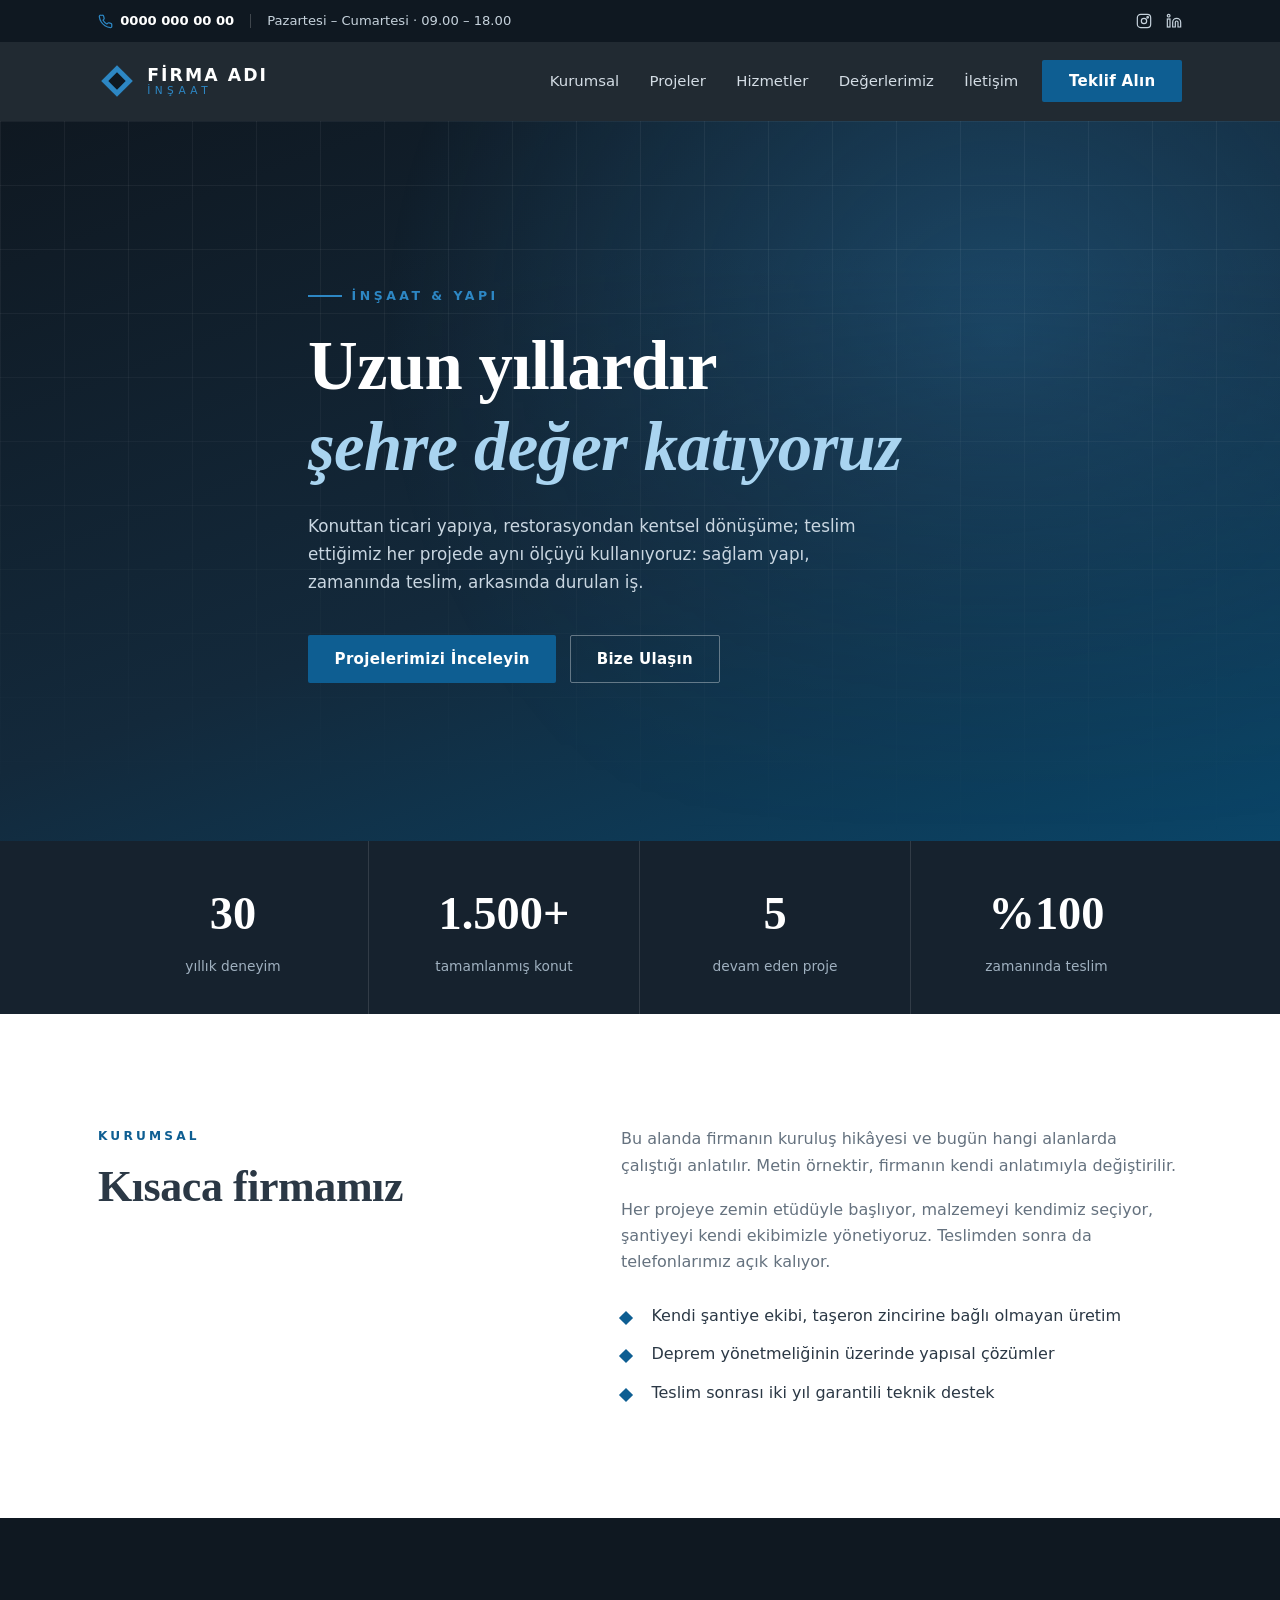
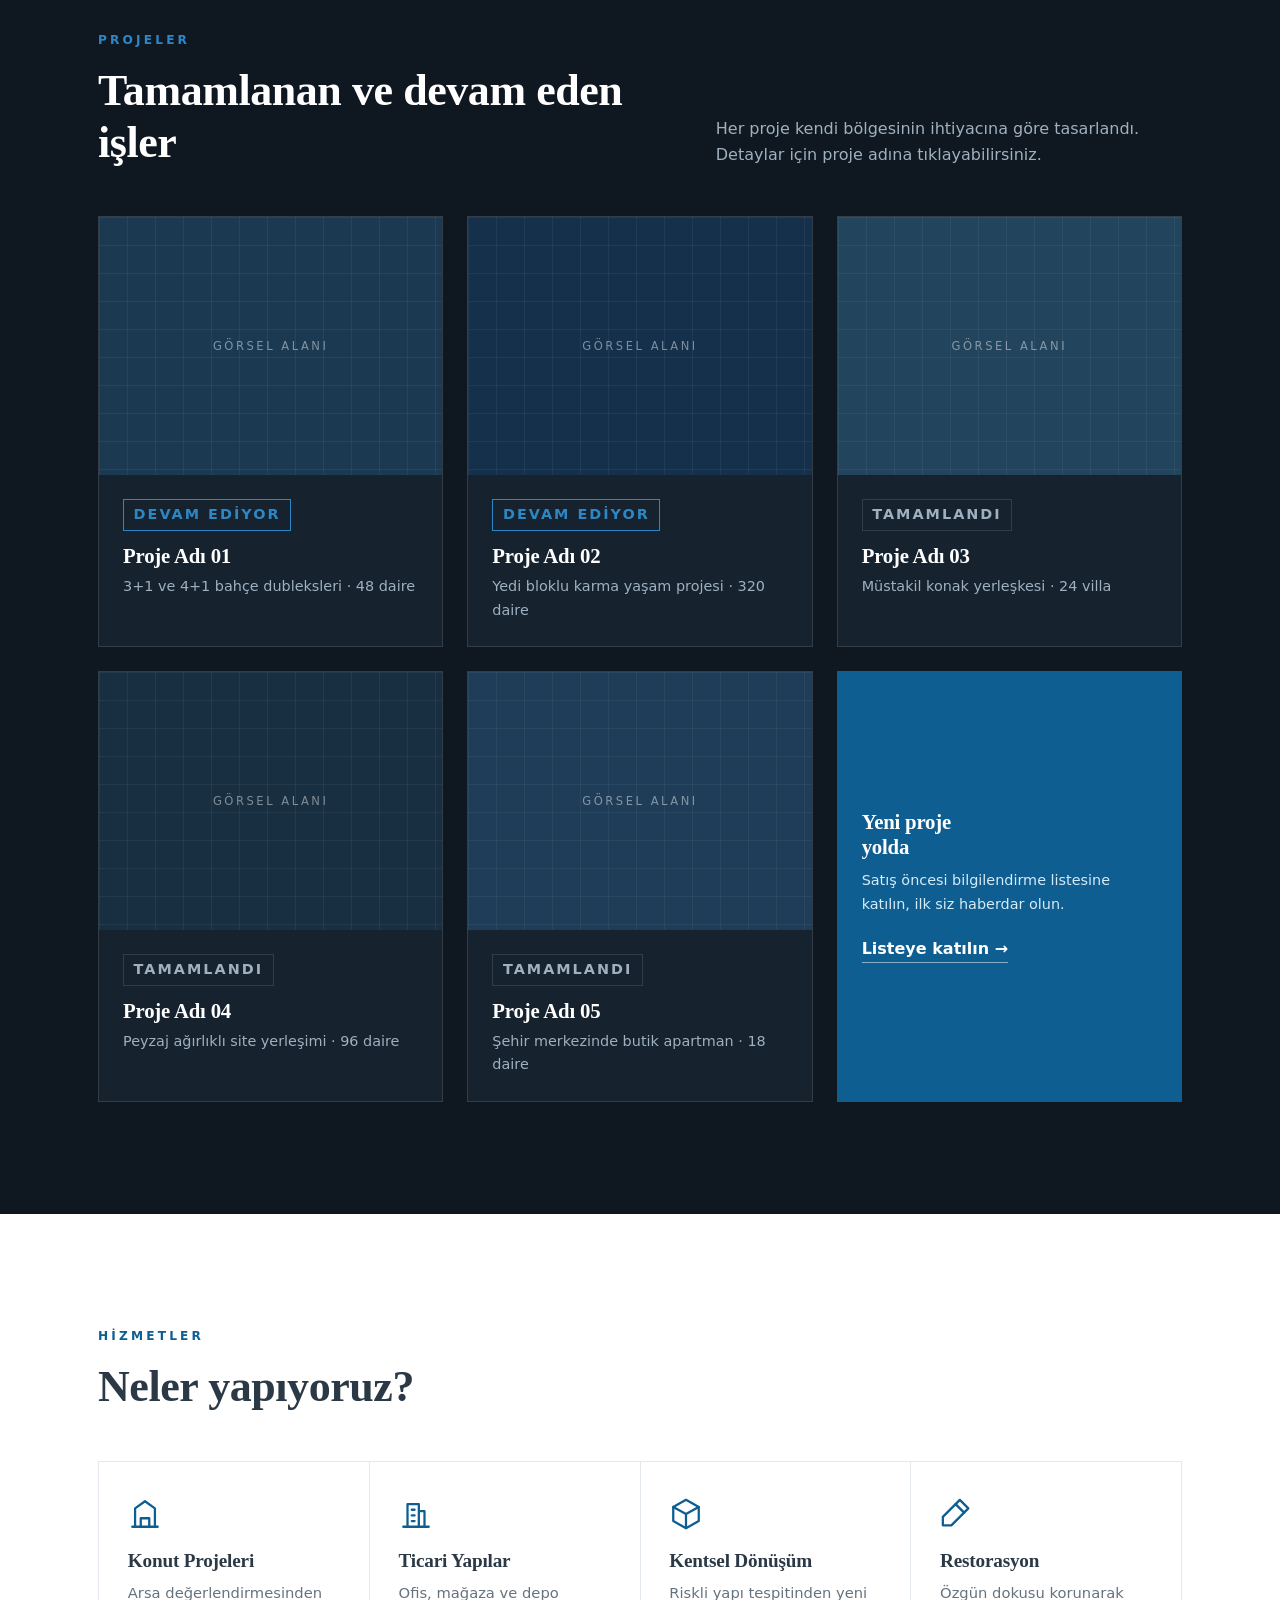
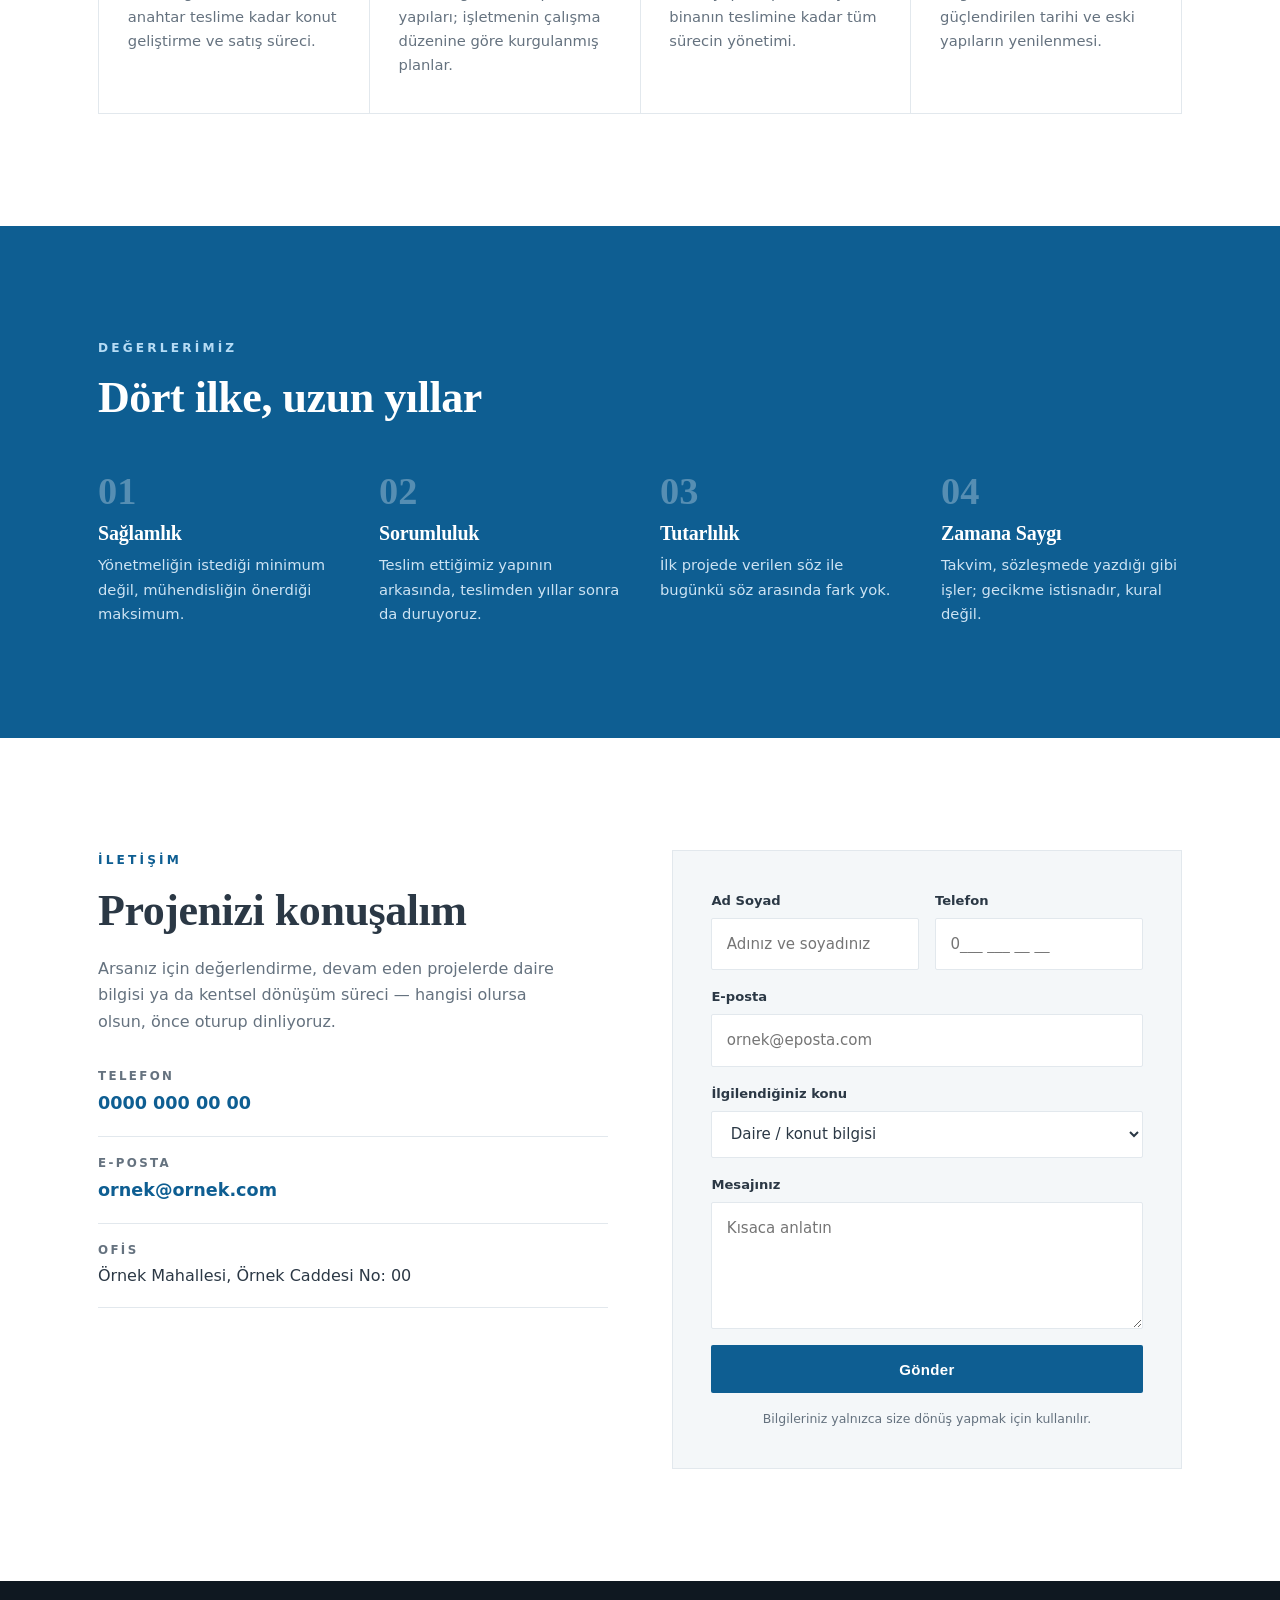
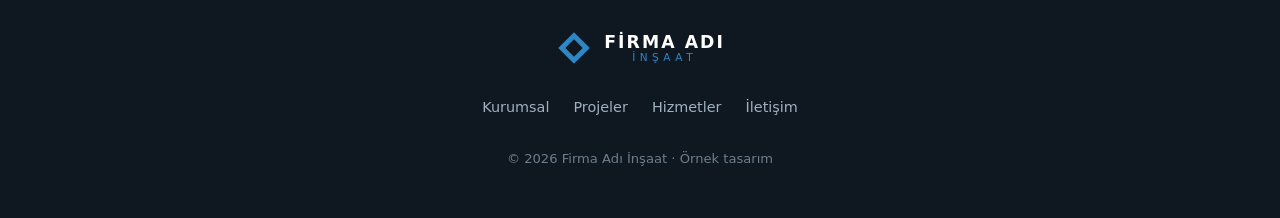
==== 01-kurumsal/index.html @ 3fed495f "Uc ornek tasarim ve bir firma uyarlamasi ekle 01-kurumsal  koyu zemin, serif baslik, uzun tek sayfa " ====
<!doctype html>
<html lang="tr">
  <head>
    <meta charset="utf-8" />
    <meta name="viewport" content="width=device-width, initial-scale=1" />
    <title>Firma Adı İnşaat — Kalıcı Yapılar</title>
    <meta
      name="description"
      content="Firma Adı İnşaat; yıllık deneyimiyle konut, ticari yapı ve kentsel dönüşüm projeleri geliştiren inşaat firması."
    />
    <link rel="stylesheet" href="style.css" />
  </head>
  <body>
    <!-- Üst şerit: telefon ve sosyal medya -->
    <div class="ust-serit">
      <div class="kapsayici ust-serit-ic">
        <a href="tel:+900000000000" class="ust-baglanti" aria-label="Telefon">
          <svg viewBox="0 0 24 24" aria-hidden="true"><path d="M22 16.9v3a2 2 0 0 1-2.2 2 19.8 19.8 0 0 1-8.6-3.1 19.5 19.5 0 0 1-6-6A19.8 19.8 0 0 1 2.1 4.2 2 2 0 0 1 4.1 2h3a2 2 0 0 1 2 1.7c.1.9.4 1.8.7 2.7a2 2 0 0 1-.5 2.1L8.1 9.9a16 16 0 0 0 6 6l1.4-1.2a2 2 0 0 1 2.1-.5c.9.3 1.8.6 2.7.7a2 2 0 0 1 1.7 2z"/></svg>
          0000 000 00 00
        </a>
        <span class="ust-ayrac" aria-hidden="true"></span>
        <span class="ust-metin">Pazartesi – Cumartesi · 09.00 – 18.00</span>
        <nav class="ust-sosyal" aria-label="Sosyal medya">
          <a href="#" aria-label="Instagram"><svg viewBox="0 0 24 24" aria-hidden="true"><rect x="2" y="2" width="20" height="20" rx="5"/><circle cx="12" cy="12" r="4"/><circle cx="17.5" cy="6.5" r="1.2"/></svg></a>
          <a href="#" aria-label="LinkedIn"><svg viewBox="0 0 24 24" aria-hidden="true"><path d="M16 8a6 6 0 0 1 6 6v7h-4v-7a2 2 0 0 0-4 0v7h-4v-7a6 6 0 0 1 6-6z"/><rect x="2" y="9" width="4" height="12"/><circle cx="4" cy="4" r="2"/></svg></a>
        </nav>
      </div>
    </div>

    <header class="baslik" id="ust">
      <div class="kapsayici baslik-ic">
        <a href="#ust" class="marka" aria-label="Firma Adı İnşaat ana sayfa">
          <svg class="marka-amblem" viewBox="0 0 48 48" aria-hidden="true">
            <path d="M24 4 44 24 24 44 4 24Z" />
            <path d="M24 13 35 24 24 35 13 24Z" class="amblem-ic" />
          </svg>
          <span class="marka-yazi">
            <strong>FİRMA ADI</strong>
            <small>İNŞAAT</small>
          </span>
        </a>

        <nav class="menu" aria-label="Ana menü">
          <a href="#hakkimizda">Kurumsal</a>
          <a href="#projeler">Projeler</a>
          <a href="#hizmetler">Hizmetler</a>
          <a href="#degerler">Değerlerimiz</a>
          <a href="#iletisim">İletişim</a>
        </nav>

        <a href="#iletisim" class="dugme dugme-birincil baslik-dugme">Teklif Alın</a>

        <button class="menu-ac" type="button" aria-label="Menüyü aç" aria-expanded="false">
          <span></span><span></span><span></span>
        </button>
      </div>
    </header>

    <main>
      <!-- Kahraman alan: koyu zemin, teknik çizim dokusu -->
      <section class="kahraman">
        <div class="kahraman-doku" aria-hidden="true"></div>
        <div class="kapsayici kahraman-ic">
          <p class="etiket">İnşaat &amp; Yapı</p>
          <h1>Uzun yıllardır<br /><em>şehre değer katıyoruz</em></h1>
          <p class="kahraman-metin">
            Konuttan ticari yapıya, restorasyondan kentsel dönüşüme; teslim ettiğimiz her projede
            aynı ölçüyü kullanıyoruz: sağlam yapı, zamanında teslim, arkasında durulan iş.
          </p>
          <div class="kahraman-dugmeler">
            <a href="#projeler" class="dugme dugme-birincil">Projelerimizi İnceleyin</a>
            <a href="#iletisim" class="dugme dugme-hayalet">Bize Ulaşın</a>
          </div>
        </div>
      </section>

      <!-- Sayılar -->
      <section class="sayilar" aria-label="Rakamlarla Firma Adı İnşaat">
        <div class="kapsayici sayilar-izgara">
          <div class="sayi"><strong>30</strong><span>yıllık deneyim</span></div>
          <div class="sayi"><strong>1.500+</strong><span>tamamlanmış konut</span></div>
          <div class="sayi"><strong>5</strong><span>devam eden proje</span></div>
          <div class="sayi"><strong>%100</strong><span>zamanında teslim</span></div>
        </div>
      </section>

      <!-- Hakkımızda -->
      <section class="bolum" id="hakkimizda">
        <div class="kapsayici ikili">
          <div>
            <p class="bolum-etiket">Kurumsal</p>
            <h2>Kısaca firmamız</h2>
          </div>
          <div class="ikili-metin">
            <p>
              Bu alanda firmanın kuruluş hikâyesi ve bugün hangi alanlarda çalıştığı anlatılır.
              Metin örnektir, firmanın kendi anlatımıyla değiştirilir.
            </p>
            <p>
              Her projeye zemin etüdüyle başlıyor, malzemeyi kendimiz seçiyor, şantiyeyi kendi
              ekibimizle yönetiyoruz. Teslimden sonra da telefonlarımız açık kalıyor.
            </p>
            <ul class="imza-liste">
              <li>Kendi şantiye ekibi, taşeron zincirine bağlı olmayan üretim</li>
              <li>Deprem yönetmeliğinin üzerinde yapısal çözümler</li>
              <li>Teslim sonrası iki yıl garantili teknik destek</li>
            </ul>
          </div>
        </div>
      </section>

      <!-- Projeler -->
      <section class="bolum bolum-koyu" id="projeler">
        <div class="kapsayici">
          <div class="bolum-ust">
            <div>
              <p class="bolum-etiket">Projeler</p>
              <h2>Tamamlanan ve devam eden işler</h2>
            </div>
            <p class="bolum-aciklama">
              Her proje kendi bölgesinin ihtiyacına göre tasarlandı. Detaylar için proje adına
              tıklayabilirsiniz.
            </p>
          </div>

          <div class="proje-izgara">
            <article class="proje">
              <div class="proje-gorsel proje-gorsel-1" aria-hidden="true"><span>Görsel alanı</span></div>
              <div class="proje-govde">
                <p class="proje-durum proje-durum-devam">Devam ediyor</p>
                <h3>Proje Adı 01</h3>
                <p>3+1 ve 4+1 bahçe dubleksleri · 48 daire</p>
              </div>
            </article>
            <article class="proje">
              <div class="proje-gorsel proje-gorsel-2" aria-hidden="true"><span>Görsel alanı</span></div>
              <div class="proje-govde">
                <p class="proje-durum proje-durum-devam">Devam ediyor</p>
                <h3>Proje Adı 02</h3>
                <p>Yedi bloklu karma yaşam projesi · 320 daire</p>
              </div>
            </article>
            <article class="proje">
              <div class="proje-gorsel proje-gorsel-3" aria-hidden="true"><span>Görsel alanı</span></div>
              <div class="proje-govde">
                <p class="proje-durum">Tamamlandı</p>
                <h3>Proje Adı 03</h3>
                <p>Müstakil konak yerleşkesi · 24 villa</p>
              </div>
            </article>
            <article class="proje">
              <div class="proje-gorsel proje-gorsel-4" aria-hidden="true"><span>Görsel alanı</span></div>
              <div class="proje-govde">
                <p class="proje-durum">Tamamlandı</p>
                <h3>Proje Adı 04</h3>
                <p>Peyzaj ağırlıklı site yerleşimi · 96 daire</p>
              </div>
            </article>
            <article class="proje">
              <div class="proje-gorsel proje-gorsel-5" aria-hidden="true"><span>Görsel alanı</span></div>
              <div class="proje-govde">
                <p class="proje-durum">Tamamlandı</p>
                <h3>Proje Adı 05</h3>
                <p>Şehir merkezinde butik apartman · 18 daire</p>
              </div>
            </article>
            <article class="proje proje-cagri">
              <div class="proje-govde">
                <h3>Yeni proje<br />yolda</h3>
                <p>Satış öncesi bilgilendirme listesine katılın, ilk siz haberdar olun.</p>
                <a href="#iletisim" class="metin-baglanti">Listeye katılın →</a>
              </div>
            </article>
          </div>
        </div>
      </section>

      <!-- Hizmetler -->
      <section class="bolum" id="hizmetler">
        <div class="kapsayici">
          <div class="bolum-ust">
            <div>
              <p class="bolum-etiket">Hizmetler</p>
              <h2>Neler yapıyoruz?</h2>
            </div>
          </div>

          <div class="hizmet-izgara">
            <article class="hizmet">
              <svg class="hizmet-ikon" viewBox="0 0 24 24" aria-hidden="true"><path d="M3 21h18M5 21V8l7-5 7 5v13M9 21v-6h6v6"/></svg>
              <h3>Konut Projeleri</h3>
              <p>Arsa değerlendirmesinden anahtar teslime kadar konut geliştirme ve satış süreci.</p>
            </article>
            <article class="hizmet">
              <svg class="hizmet-ikon" viewBox="0 0 24 24" aria-hidden="true"><path d="M3 21h18M6 21V5h8v16M14 10h4v11M9 9h2M9 13h2M9 17h2"/></svg>
              <h3>Ticari Yapılar</h3>
              <p>Ofis, mağaza ve depo yapıları; işletmenin çalışma düzenine göre kurgulanmış planlar.</p>
            </article>
            <article class="hizmet">
              <svg class="hizmet-ikon" viewBox="0 0 24 24" aria-hidden="true"><path d="M12 2 3 7v10l9 5 9-5V7Z"/><path d="M12 22V12M3 7l9 5 9-5"/></svg>
              <h3>Kentsel Dönüşüm</h3>
              <p>Riskli yapı tespitinden yeni binanın teslimine kadar tüm sürecin yönetimi.</p>
            </article>
            <article class="hizmet">
              <svg class="hizmet-ikon" viewBox="0 0 24 24" aria-hidden="true"><path d="M14 2 20 8 8 20H2v-6L14 2Z"/><path d="M11 5l6 6"/></svg>
              <h3>Restorasyon</h3>
              <p>Özgün dokusu korunarak güçlendirilen tarihi ve eski yapıların yenilenmesi.</p>
            </article>
          </div>
        </div>
      </section>

      <!-- Değerler -->
      <section class="bolum bolum-mavi" id="degerler">
        <div class="kapsayici">
          <div class="bolum-ust bolum-ust-tek">
            <div>
              <p class="bolum-etiket bolum-etiket-acik">Değerlerimiz</p>
              <h2>Dört ilke, uzun yıllar</h2>
            </div>
          </div>
          <div class="deger-izgara">
            <div class="deger"><strong>01</strong><h3>Sağlamlık</h3><p>Yönetmeliğin istediği minimum değil, mühendisliğin önerdiği maksimum.</p></div>
            <div class="deger"><strong>02</strong><h3>Sorumluluk</h3><p>Teslim ettiğimiz yapının arkasında, teslimden yıllar sonra da duruyoruz.</p></div>
            <div class="deger"><strong>03</strong><h3>Tutarlılık</h3><p>İlk projede verilen söz ile bugünkü söz arasında fark yok.</p></div>
            <div class="deger"><strong>04</strong><h3>Zamana Saygı</h3><p>Takvim, sözleşmede yazdığı gibi işler; gecikme istisnadır, kural değil.</p></div>
          </div>
        </div>
      </section>

      <!-- İletişim -->
      <section class="bolum" id="iletisim">
        <div class="kapsayici iletisim-izgara">
          <div>
            <p class="bolum-etiket">İletişim</p>
            <h2>Projenizi konuşalım</h2>
            <p class="iletisim-metin">
              Arsanız için değerlendirme, devam eden projelerde daire bilgisi ya da kentsel dönüşüm
              süreci — hangisi olursa olsun, önce oturup dinliyoruz.
            </p>

            <ul class="iletisim-liste">
              <li>
                <span class="iletisim-etiket">Telefon</span>
                <a href="tel:+900000000000">0000 000 00 00</a>
              </li>
              <li>
                <span class="iletisim-etiket">E-posta</span>
                <a href="mailto:ornek@ornek.com">ornek@ornek.com</a>
              </li>
              <li>
                <span class="iletisim-etiket">Ofis</span>
                <span>Örnek Mahallesi, Örnek Caddesi No: 00</span>
              </li>
            </ul>
          </div>

          <form class="form" onsubmit="event.preventDefault(); this.reset(); alert('Örnek tasarım: form gönderimi bağlı değil.');">
            <div class="form-satir">
              <label>
                Ad Soyad
                <input type="text" name="ad" required placeholder="Adınız ve soyadınız" />
              </label>
              <label>
                Telefon
                <input type="tel" name="telefon" required placeholder="0___ ___ __ __" />
              </label>
            </div>
            <label>
              E-posta
              <input type="email" name="eposta" placeholder="ornek@eposta.com" />
            </label>
            <label>
              İlgilendiğiniz konu
              <select name="konu">
                <option>Daire / konut bilgisi</option>
                <option>Arsa değerlendirme</option>
                <option>Kentsel dönüşüm</option>
                <option>Ticari yapı</option>
                <option>Diğer</option>
              </select>
            </label>
            <label>
              Mesajınız
              <textarea name="mesaj" rows="4" placeholder="Kısaca anlatın"></textarea>
            </label>
            <button type="submit" class="dugme dugme-birincil dugme-tam">Gönder</button>
            <p class="form-not">Bilgileriniz yalnızca size dönüş yapmak için kullanılır.</p>
          </form>
        </div>
      </section>
    </main>

    <footer class="alt">
      <div class="kapsayici alt-ic">
        <div class="alt-marka">
          <svg class="marka-amblem" viewBox="0 0 48 48" aria-hidden="true">
            <path d="M24 4 44 24 24 44 4 24Z" />
            <path d="M24 13 35 24 24 35 13 24Z" class="amblem-ic" />
          </svg>
          <span class="marka-yazi"><strong>FİRMA ADI</strong><small>İNŞAAT</small></span>
        </div>
        <nav class="alt-menu" aria-label="Alt menü">
          <a href="#hakkimizda">Kurumsal</a>
          <a href="#projeler">Projeler</a>
          <a href="#hizmetler">Hizmetler</a>
          <a href="#iletisim">İletişim</a>
        </nav>
        <p class="alt-telif">© <span id="yil">2026</span> Firma Adı İnşaat · Örnek tasarım</p>
      </div>
    </footer>

    <script>
      document.getElementById('yil').textContent = new Date().getFullYear();

      // Dar ekranda menüyü aç/kapat
      const acDugmesi = document.querySelector('.menu-ac');
      const menu = document.querySelector('.menu');
      acDugmesi.addEventListener('click', () => {
        const acik = menu.classList.toggle('acik');
        acDugmesi.setAttribute('aria-expanded', String(acik));
      });
      menu.addEventListener('click', (e) => {
        if (e.target.tagName === 'A') {
          menu.classList.remove('acik');
          acDugmesi.setAttribute('aria-expanded', 'false');
        }
      });

      // Sayfa kaydırılınca başlığa zemin ver
      const baslik = document.querySelector('.baslik');
      const kaydirmaKontrol = () => baslik.classList.toggle('kaydirildi', window.scrollY > 20);
      kaydirmaKontrol();
      addEventListener('scroll', kaydirmaKontrol, { passive: true });

      // Görünür alana giren bölümleri yumuşakça göster
      const gozlemci = new IntersectionObserver(
        (girdiler) => girdiler.forEach((g) => g.isIntersecting && g.target.classList.add('gorundu')),
        { rootMargin: '0px 0px -10% 0px' },
      );
      document.querySelectorAll('.bolum, .sayilar').forEach((el) => gozlemci.observe(el));
    </script>
  </body>
</html>
---- 01-kurumsal/style.css ----
/* ============================================================
   Firma Adı İnşaat — "Kurumsal" örnek tasarım
   Koyu lacivert zemin, petrol mavisi marka rengi, serif başlıklar.
   Marka rengi Instagram logosundan ölçüldü: #0e5e92
   Dışarıdan dosya çekilmez; internet olmadan da açılır.
   ============================================================ */

:root {
  --mavi: #0e5e92;
  --mavi-acik: #2d87c4;
  --mavi-koyu: #0a4568;
  --gece: #0f1821;
  --gece-2: #16222e;
  --kagit: #ffffff;
  --kagit-2: #f4f7f9;
  --metin: #2b3845;
  --metin-soluk: #65727f;
  --cizgi: #e2e8ed;
  --cizgi-koyu: rgb(255 255 255 / 0.12);

  --kenar: clamp(1.25rem, 4vw, 3rem);
  --govde: 1180px;
}

* {
  box-sizing: border-box;
}

html {
  scroll-behavior: smooth;
  scroll-padding-top: 90px;
}

body {
  margin: 0;
  background: var(--kagit);
  color: var(--metin);
  font-family: "Segoe UI", system-ui, -apple-system, Roboto, Arial, sans-serif;
  font-size: 16px;
  line-height: 1.65;
  -webkit-font-smoothing: antialiased;
}

h1,
h2,
h3 {
  font-family: Georgia, "Times New Roman", serif;
  font-weight: 600;
  line-height: 1.18;
  margin: 0;
  letter-spacing: -0.01em;
}

p {
  margin: 0;
}

a {
  color: inherit;
}

img,
svg {
  display: block;
  max-width: 100%;
}

.kapsayici {
  width: 100%;
  max-width: var(--govde);
  margin-inline: auto;
  padding-inline: var(--kenar);
}

/* ---------- Düğmeler ---------- */

.dugme {
  display: inline-flex;
  align-items: center;
  justify-content: center;
  gap: 0.5rem;
  min-height: 48px;
  padding: 0 1.6rem;
  border: 1px solid transparent;
  border-radius: 2px;
  font-size: 0.94rem;
  font-weight: 600;
  letter-spacing: 0.02em;
  text-decoration: none;
  cursor: pointer;
  transition: background-color 0.2s, color 0.2s, border-color 0.2s;
}

.dugme-birincil {
  background: var(--mavi);
  color: #fff;
}
.dugme-birincil:hover {
  background: var(--mavi-koyu);
}

.dugme-hayalet {
  border-color: rgb(255 255 255 / 0.35);
  color: #fff;
}
.dugme-hayalet:hover {
  background: rgb(255 255 255 / 0.1);
  border-color: #fff;
}

.dugme-tam {
  width: 100%;
}

/* ---------- Üst şerit ---------- */

.ust-serit {
  background: var(--gece);
  color: #c6d2dc;
  font-size: 0.82rem;
}

.ust-serit-ic {
  display: flex;
  align-items: center;
  gap: 1rem;
  min-height: 42px;
}

.ust-baglanti {
  display: inline-flex;
  align-items: center;
  gap: 0.45rem;
  text-decoration: none;
  font-weight: 600;
  color: #fff;
}
.ust-baglanti svg {
  width: 15px;
  height: 15px;
  fill: none;
  stroke: var(--mavi-acik);
  stroke-width: 2;
  stroke-linecap: round;
  stroke-linejoin: round;
}

.ust-ayrac {
  width: 1px;
  height: 14px;
  background: rgb(255 255 255 / 0.2);
}

.ust-metin {
  display: none;
}

.ust-sosyal {
  margin-left: auto;
  display: flex;
  gap: 0.9rem;
}
.ust-sosyal svg {
  width: 16px;
  height: 16px;
  fill: none;
  stroke: currentColor;
  stroke-width: 1.8;
}
.ust-sosyal a:hover {
  color: #fff;
}

@media (min-width: 720px) {
  .ust-metin {
    display: block;
  }
}

/* ---------- Başlık ---------- */

.baslik {
  position: sticky;
  top: 0;
  z-index: 50;
  background: rgb(15 24 33 / 0.92);
  backdrop-filter: blur(6px);
  border-bottom: 1px solid transparent;
  transition: background-color 0.25s, border-color 0.25s;
}

.baslik.kaydirildi {
  background: var(--gece);
  border-bottom-color: var(--cizgi-koyu);
}

.baslik-ic {
  display: flex;
  align-items: center;
  gap: 1.5rem;
  min-height: 78px;
}

.marka {
  display: inline-flex;
  align-items: center;
  gap: 0.7rem;
  text-decoration: none;
  color: #fff;
}

.marka-amblem {
  width: 38px;
  height: 38px;
  flex: none;
  fill: var(--mavi-acik);
}
.marka-amblem .amblem-ic {
  fill: var(--gece);
}

.marka-yazi {
  display: flex;
  flex-direction: column;
  line-height: 1.05;
}
.marka-yazi strong {
  font-size: 1.08rem;
  font-weight: 700;
  letter-spacing: 0.12em;
}
.marka-yazi small {
  font-size: 0.66rem;
  letter-spacing: 0.42em;
  color: var(--mavi-acik);
}

.menu {
  display: none;
  margin-left: auto;
  gap: 1.9rem;
}
.menu a {
  position: relative;
  padding: 0.4rem 0;
  font-size: 0.93rem;
  font-weight: 500;
  color: #d4dde5;
  text-decoration: none;
  transition: color 0.2s;
}
.menu a::after {
  content: "";
  position: absolute;
  left: 0;
  bottom: 0;
  width: 0;
  height: 2px;
  background: var(--mavi-acik);
  transition: width 0.25s;
}
.menu a:hover {
  color: #fff;
}
.menu a:hover::after {
  width: 100%;
}

.baslik-dugme {
  display: none;
  min-height: 42px;
}

.menu-ac {
  margin-left: auto;
  display: grid;
  gap: 5px;
  width: 44px;
  height: 44px;
  place-content: center;
  padding: 0;
  background: none;
  border: 1px solid var(--cizgi-koyu);
  border-radius: 2px;
  cursor: pointer;
}
.menu-ac span {
  display: block;
  width: 20px;
  height: 2px;
  background: #fff;
}

@media (min-width: 1024px) {
  .menu {
    display: flex;
  }
  .baslik-dugme {
    display: inline-flex;
  }
  .menu-ac {
    display: none;
  }
}

/* Dar ekran menüsü */
@media (max-width: 1023px) {
  .menu.acik {
    display: flex;
    position: absolute;
    left: 0;
    right: 0;
    top: 100%;
    flex-direction: column;
    gap: 0;
    padding: 0.5rem var(--kenar) 1.2rem;
    background: var(--gece);
    border-bottom: 1px solid var(--cizgi-koyu);
  }
  .menu.acik a {
    padding: 0.85rem 0;
    border-bottom: 1px solid var(--cizgi-koyu);
  }
}

/* ---------- Kahraman alan ---------- */

.kahraman {
  position: relative;
  display: grid;
  align-items: center;
  min-height: min(84vh, 720px);
  padding: 5rem 0;
  background: linear-gradient(160deg, var(--gece) 0%, #13293b 55%, var(--mavi-koyu) 100%);
  color: #fff;
  overflow: hidden;
}

/* Teknik çizim dokusu: fotoğraf yerine geçen ızgara */
.kahraman-doku {
  position: absolute;
  inset: 0;
  background-image: linear-gradient(rgb(255 255 255 / 0.05) 1px, transparent 1px),
    linear-gradient(90deg, rgb(255 255 255 / 0.05) 1px, transparent 1px),
    radial-gradient(circle at 78% 30%, rgb(45 135 196 / 0.35), transparent 55%);
  background-size: 64px 64px, 64px 64px, 100% 100%;
  mask-image: linear-gradient(180deg, #000 20%, transparent 100%);
}

.kahraman-ic {
  position: relative;
  max-width: 760px;
}

.etiket {
  display: inline-flex;
  align-items: center;
  gap: 0.6rem;
  margin-bottom: 1.2rem;
  font-size: 0.78rem;
  font-weight: 700;
  letter-spacing: 0.28em;
  text-transform: uppercase;
  color: var(--mavi-acik);
}
.etiket::before {
  content: "";
  width: 34px;
  height: 2px;
  background: var(--mavi-acik);
}

.kahraman h1 {
  font-size: clamp(2.4rem, 6.2vw, 4.3rem);
  color: #fff;
}
.kahraman h1 em {
  font-style: italic;
  color: #a9d4f0;
}

.kahraman-metin {
  max-width: 54ch;
  margin-top: 1.6rem;
  font-size: 1.05rem;
  color: #c9d6e1;
}

.kahraman-dugmeler {
  display: flex;
  flex-wrap: wrap;
  gap: 0.85rem;
  margin-top: 2.4rem;
}

/* ---------- Sayılar ---------- */

.sayilar {
  background: var(--gece-2);
  color: #fff;
  opacity: 0;
  translate: 0 14px;
  transition: opacity 0.7s, translate 0.7s;
}
.sayilar.gorundu {
  opacity: 1;
  translate: 0;
}

.sayilar-izgara {
  display: grid;
  grid-template-columns: repeat(2, 1fr);
}
.sayi {
  padding: 2.2rem 1rem;
  text-align: center;
  border-top: 1px solid var(--cizgi-koyu);
  border-right: 1px solid var(--cizgi-koyu);
}
.sayi:nth-child(2n) {
  border-right: 0;
}
.sayi strong {
  display: block;
  font-family: Georgia, serif;
  font-size: clamp(2rem, 5vw, 2.9rem);
  color: #fff;
}
.sayi span {
  font-size: 0.86rem;
  color: #9fb0bf;
}

@media (min-width: 860px) {
  .sayilar-izgara {
    grid-template-columns: repeat(4, 1fr);
  }
  .sayi {
    border-top: 0;
  }
  .sayi:nth-child(2n) {
    border-right: 1px solid var(--cizgi-koyu);
  }
  .sayi:last-child {
    border-right: 0;
  }
}

/* ---------- Genel bölüm ---------- */

.bolum {
  padding: clamp(4rem, 9vw, 7rem) 0;
  opacity: 0;
  translate: 0 18px;
  transition: opacity 0.7s ease-out, translate 0.7s ease-out;
}
.bolum.gorundu {
  opacity: 1;
  translate: 0;
}

.bolum-koyu {
  background: var(--gece);
  color: #e3eaf0;
}
.bolum-koyu h2,
.bolum-koyu h3 {
  color: #fff;
}

.bolum-mavi {
  background: var(--mavi);
  color: #e7f2fa;
}
.bolum-mavi h2,
.bolum-mavi h3 {
  color: #fff;
}

.bolum-etiket {
  margin-bottom: 0.9rem;
  font-size: 0.76rem;
  font-weight: 700;
  letter-spacing: 0.26em;
  text-transform: uppercase;
  color: var(--mavi);
}
.bolum-koyu .bolum-etiket {
  color: var(--mavi-acik);
}
.bolum-etiket-acik {
  color: #b6dcf5 !important;
}

.bolum h2 {
  font-size: clamp(1.8rem, 4vw, 2.75rem);
}

.bolum-ust {
  display: grid;
  gap: 1.5rem;
  margin-bottom: 3rem;
}
.bolum-aciklama {
  color: var(--metin-soluk);
  max-width: 46ch;
}
.bolum-koyu .bolum-aciklama {
  color: #9fb0bf;
}

@media (min-width: 900px) {
  .bolum-ust {
    grid-template-columns: 1.1fr 0.9fr;
    align-items: end;
    gap: 3rem;
  }
  .bolum-ust-tek {
    grid-template-columns: 1fr;
  }
}

/* ---------- Hakkımızda ---------- */

.ikili {
  display: grid;
  gap: 2rem;
}
.ikili-metin {
  display: grid;
  gap: 1.1rem;
  color: var(--metin-soluk);
}

.imza-liste {
  margin: 0.6rem 0 0;
  padding: 0;
  list-style: none;
  display: grid;
  gap: 0.75rem;
}
.imza-liste li {
  position: relative;
  padding-left: 1.9rem;
  color: var(--metin);
}
.imza-liste li::before {
  content: "";
  position: absolute;
  left: 0;
  top: 0.62em;
  width: 10px;
  height: 10px;
  background: var(--mavi);
  rotate: 45deg;
}

@media (min-width: 900px) {
  .ikili {
    grid-template-columns: 0.9fr 1.1fr;
    gap: 4rem;
  }
}

/* ---------- Projeler ---------- */

.proje-izgara {
  display: grid;
  gap: 1.5rem;
  grid-template-columns: repeat(auto-fill, minmax(280px, 1fr));
}

.proje {
  display: flex;
  flex-direction: column;
  background: var(--gece-2);
  border: 1px solid var(--cizgi-koyu);
  overflow: hidden;
  transition: border-color 0.25s, translate 0.25s;
}
.proje:hover {
  border-color: var(--mavi-acik);
  translate: 0 -4px;
}

/* Fotoğraf gelene kadar duran yer tutucu: her kart farklı tonda */
.proje-gorsel {
  position: relative;
  aspect-ratio: 4 / 3;
  display: grid;
  place-items: center;
  background-image: linear-gradient(rgb(255 255 255 / 0.05) 1px, transparent 1px),
    linear-gradient(90deg, rgb(255 255 255 / 0.05) 1px, transparent 1px);
  background-size: 28px 28px;
}
.proje-gorsel span {
  font-size: 0.72rem;
  letter-spacing: 0.22em;
  text-transform: uppercase;
  color: rgb(255 255 255 / 0.45);
}
.proje-gorsel-1 {
  background-color: #1b3a52;
}
.proje-gorsel-2 {
  background-color: #14304a;
}
.proje-gorsel-3 {
  background-color: #22445c;
}
.proje-gorsel-4 {
  background-color: #182f41;
}
.proje-gorsel-5 {
  background-color: #1f3d58;
}

.proje-govde {
  padding: 1.5rem;
}
.proje-govde h3 {
  margin-bottom: 0.4rem;
  font-size: 1.3rem;
}
.proje-govde p {
  font-size: 0.9rem;
  color: #9fb0bf;
}

.proje-durum {
  display: inline-block;
  margin-bottom: 0.8rem;
  padding: 0.2rem 0.6rem;
  border: 1px solid var(--cizgi-koyu);
  font-size: 0.7rem;
  font-weight: 700;
  letter-spacing: 0.14em;
  text-transform: uppercase;
  color: #9fb0bf !important;
}
.proje-durum-devam {
  border-color: var(--mavi-acik);
  color: var(--mavi-acik) !important;
}

.proje-cagri {
  display: grid;
  place-content: center;
  background: var(--mavi);
  border-color: var(--mavi);
  text-align: left;
}
.proje-cagri p {
  color: #d6ebf8;
  margin-top: 0.6rem;
}
.metin-baglanti {
  display: inline-block;
  margin-top: 1.2rem;
  font-weight: 700;
  text-decoration: none;
  color: #fff;
  border-bottom: 1px solid rgb(255 255 255 / 0.5);
}

/* ---------- Hizmetler ---------- */

.hizmet-izgara {
  display: grid;
  gap: 1px;
  background: var(--cizgi);
  border: 1px solid var(--cizgi);
  grid-template-columns: repeat(auto-fit, minmax(250px, 1fr));
}
.hizmet {
  padding: 2.2rem 1.8rem;
  background: var(--kagit);
  transition: background-color 0.25s;
}
.hizmet:hover {
  background: var(--kagit-2);
}
.hizmet-ikon {
  width: 34px;
  height: 34px;
  margin-bottom: 1.2rem;
  fill: none;
  stroke: var(--mavi);
  stroke-width: 1.6;
  stroke-linecap: round;
  stroke-linejoin: round;
}
.hizmet h3 {
  font-size: 1.2rem;
  margin-bottom: 0.5rem;
}
.hizmet p {
  font-size: 0.92rem;
  color: var(--metin-soluk);
}

/* ---------- Değerler ---------- */

.deger-izgara {
  display: grid;
  gap: 2rem 2.5rem;
  grid-template-columns: repeat(auto-fit, minmax(230px, 1fr));
}
.deger strong {
  display: block;
  font-family: Georgia, serif;
  font-size: 2.4rem;
  color: rgb(255 255 255 / 0.3);
  line-height: 1;
}
.deger h3 {
  margin: 0.7rem 0 0.5rem;
  font-size: 1.25rem;
}
.deger p {
  font-size: 0.92rem;
  color: #cde3f3;
}

/* ---------- İletişim ---------- */

.iletisim-izgara {
  display: grid;
  gap: 3rem;
}
.iletisim-metin {
  margin-top: 1.2rem;
  color: var(--metin-soluk);
  max-width: 46ch;
}

.iletisim-liste {
  margin: 2rem 0 0;
  padding: 0;
  list-style: none;
  display: grid;
  gap: 1.1rem;
}
.iletisim-liste li {
  display: grid;
  gap: 0.15rem;
  padding-bottom: 1.1rem;
  border-bottom: 1px solid var(--cizgi);
}
.iletisim-etiket {
  font-size: 0.74rem;
  font-weight: 700;
  letter-spacing: 0.2em;
  text-transform: uppercase;
  color: var(--metin-soluk);
}
.iletisim-liste a {
  font-size: 1.1rem;
  font-weight: 600;
  text-decoration: none;
  color: var(--mavi);
}

.form {
  display: grid;
  gap: 1rem;
  padding: clamp(1.5rem, 4vw, 2.4rem);
  background: var(--kagit-2);
  border: 1px solid var(--cizgi);
}
.form label {
  display: grid;
  gap: 0.4rem;
  font-size: 0.82rem;
  font-weight: 600;
  color: var(--metin);
}
.form input,
.form select,
.form textarea {
  width: 100%;
  padding: 0.8rem 0.9rem;
  border: 1px solid var(--cizgi);
  border-radius: 2px;
  background: #fff;
  font: inherit;
  font-size: 0.94rem;
  font-weight: 400;
  color: var(--metin);
}
.form input:focus,
.form select:focus,
.form textarea:focus {
  outline: 2px solid var(--mavi);
  outline-offset: 1px;
  border-color: transparent;
}
.form textarea {
  resize: vertical;
}
.form-satir {
  display: grid;
  gap: 1rem;
}
.form-not {
  font-size: 0.78rem;
  color: var(--metin-soluk);
  text-align: center;
}

@media (min-width: 620px) {
  .form-satir {
    grid-template-columns: 1fr 1fr;
  }
}
@media (min-width: 950px) {
  .iletisim-izgara {
    grid-template-columns: 1fr 1fr;
    gap: 4rem;
  }
}

/* ---------- Alt bilgi ---------- */

.alt {
  padding: 3rem 0;
  background: var(--gece);
  color: #9fb0bf;
}
.alt-ic {
  display: grid;
  gap: 1.8rem;
  justify-items: center;
  text-align: center;
}
.alt-marka {
  display: inline-flex;
  align-items: center;
  gap: 0.7rem;
  color: #fff;
}
.alt-menu {
  display: flex;
  flex-wrap: wrap;
  justify-content: center;
  gap: 1.5rem;
}
.alt-menu a {
  font-size: 0.9rem;
  text-decoration: none;
  color: #9fb0bf;
}
.alt-menu a:hover {
  color: #fff;
}
.alt-telif {
  font-size: 0.82rem;
  color: #6d7d8b;
}

/* ---------- Hareket azaltma tercihi ---------- */

@media (prefers-reduced-motion: reduce) {
  html {
    scroll-behavior: auto;
  }
  .bolum,
  .sayilar {
    opacity: 1;
    translate: none;
    transition: none;
  }
  .proje:hover {
    translate: none;
  }
}
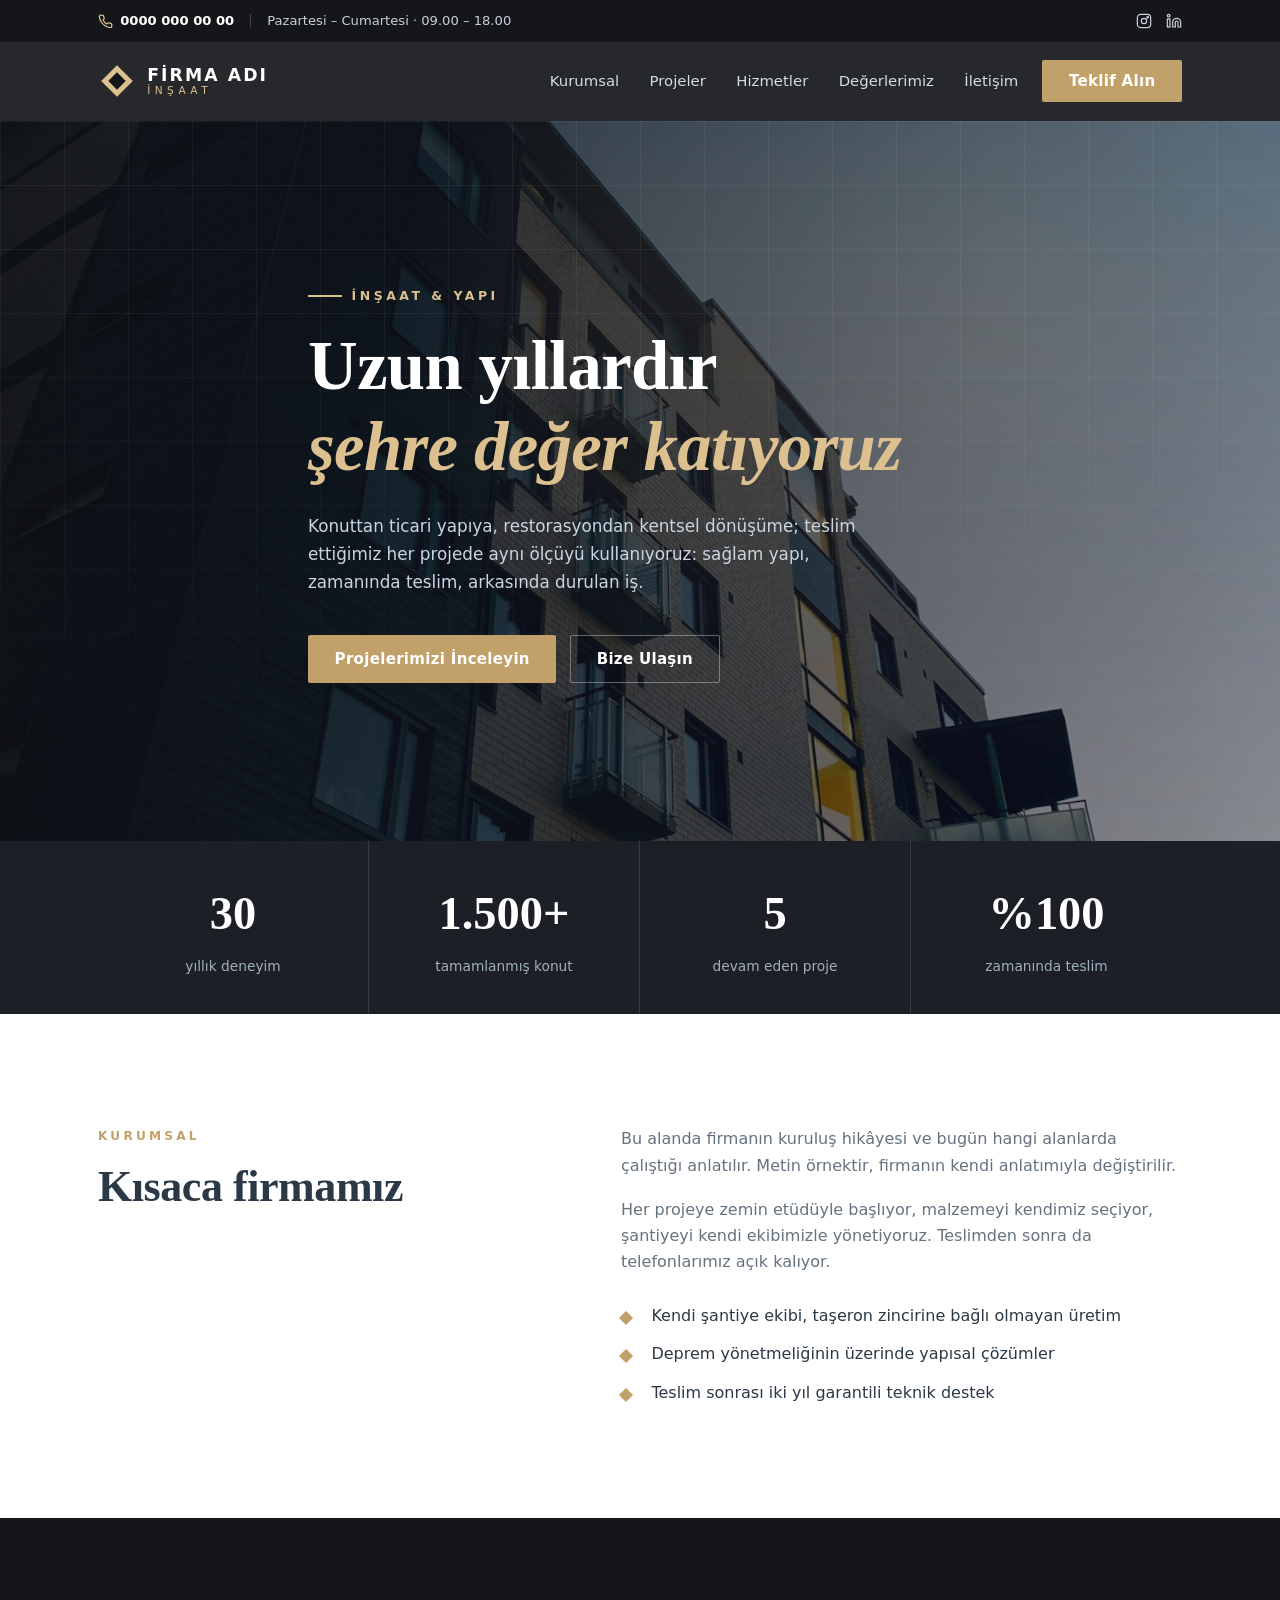
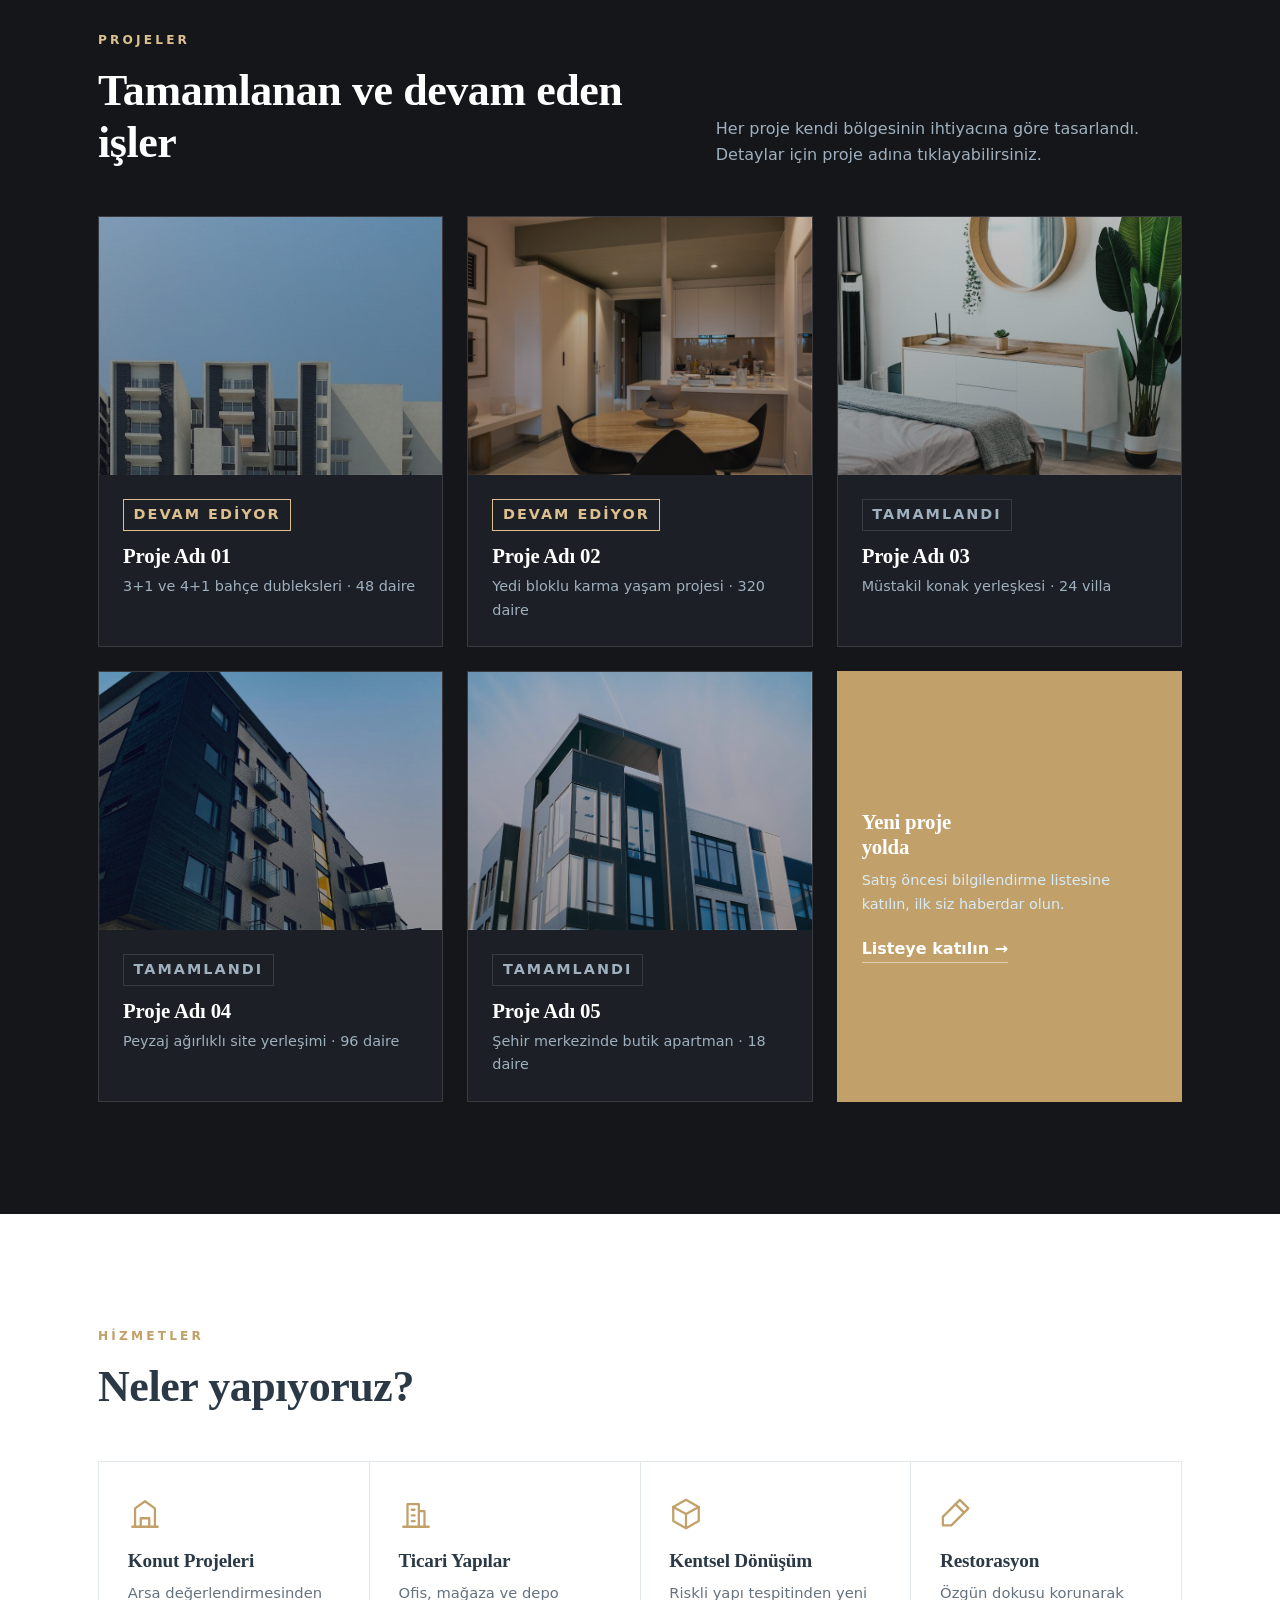
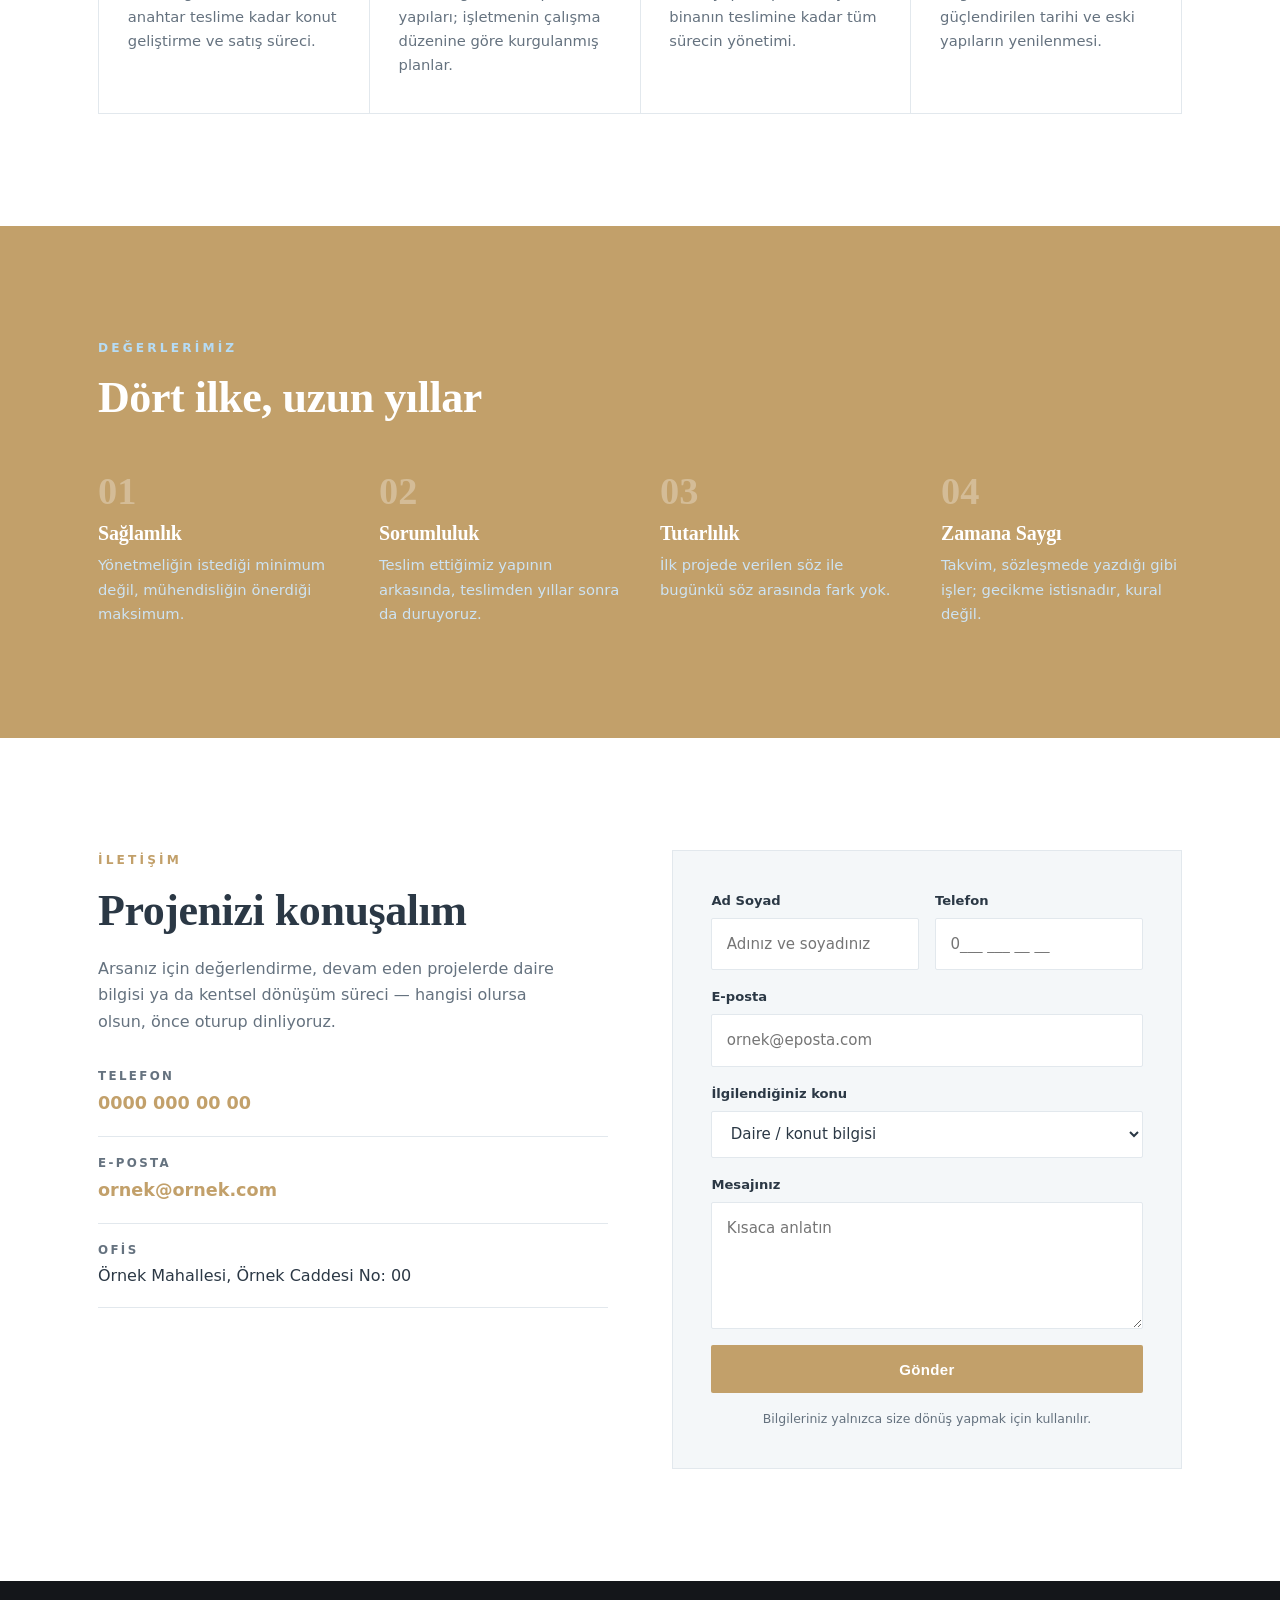
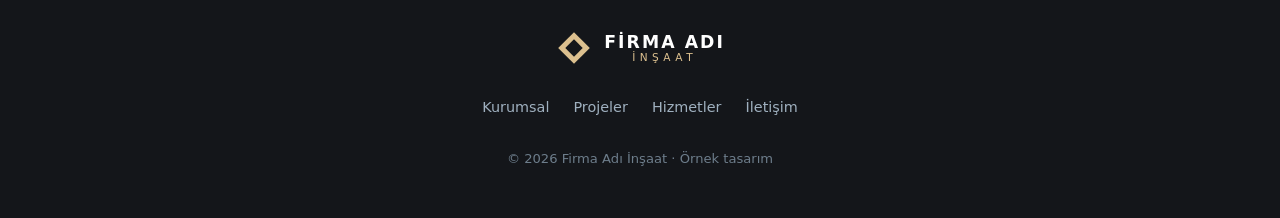
==== commit e2681ae7: "Gercek fotograflari ekle ve uc tasarimi birbirinden ayir Ortak gorseller/ klasorune Unsplash fotogra" ====
--- a/01-kurumsal/index.html
+++ b/01-kurumsal/index.html
@@ -125,7 +125,7 @@
 
           <div class="proje-izgara">
             <article class="proje">
-              <div class="proje-gorsel proje-gorsel-1" aria-hidden="true"><span>Görsel alanı</span></div>
+              <div class="proje-gorsel proje-gorsel-1" aria-hidden="true"></div>
               <div class="proje-govde">
                 <p class="proje-durum proje-durum-devam">Devam ediyor</p>
                 <h3>Proje Adı 01</h3>
@@ -133,7 +133,7 @@
               </div>
             </article>
             <article class="proje">
-              <div class="proje-gorsel proje-gorsel-2" aria-hidden="true"><span>Görsel alanı</span></div>
+              <div class="proje-gorsel proje-gorsel-2" aria-hidden="true"></div>
               <div class="proje-govde">
                 <p class="proje-durum proje-durum-devam">Devam ediyor</p>
                 <h3>Proje Adı 02</h3>
@@ -141,7 +141,7 @@
               </div>
             </article>
             <article class="proje">
-              <div class="proje-gorsel proje-gorsel-3" aria-hidden="true"><span>Görsel alanı</span></div>
+              <div class="proje-gorsel proje-gorsel-3" aria-hidden="true"></div>
               <div class="proje-govde">
                 <p class="proje-durum">Tamamlandı</p>
                 <h3>Proje Adı 03</h3>
@@ -149,7 +149,7 @@
               </div>
             </article>
             <article class="proje">
-              <div class="proje-gorsel proje-gorsel-4" aria-hidden="true"><span>Görsel alanı</span></div>
+              <div class="proje-gorsel proje-gorsel-4" aria-hidden="true"></div>
               <div class="proje-govde">
                 <p class="proje-durum">Tamamlandı</p>
                 <h3>Proje Adı 04</h3>
@@ -157,7 +157,7 @@
               </div>
             </article>
             <article class="proje">
-              <div class="proje-gorsel proje-gorsel-5" aria-hidden="true"><span>Görsel alanı</span></div>
+              <div class="proje-gorsel proje-gorsel-5" aria-hidden="true"></div>
               <div class="proje-govde">
                 <p class="proje-durum">Tamamlandı</p>
                 <h3>Proje Adı 05</h3>
--- a/01-kurumsal/style.css
+++ b/01-kurumsal/style.css
@@ -6,11 +6,11 @@
    ============================================================ */
 
 :root {
-  --mavi: #0e5e92;
-  --mavi-acik: #2d87c4;
-  --mavi-koyu: #0a4568;
-  --gece: #0f1821;
-  --gece-2: #16222e;
+  --altin: #c2a06a;
+  --altin-acik: #dcc08f;
+  --altin-koyu: #a07f4c;
+  --gece: #14161a;
+  --gece-2: #1c1f25;
   --kagit: #ffffff;
   --kagit-2: #f4f7f9;
   --metin: #2b3845;
@@ -92,11 +92,11 @@
 }
 
 .dugme-birincil {
-  background: var(--mavi);
+  background: var(--altin);
   color: #fff;
 }
 .dugme-birincil:hover {
-  background: var(--mavi-koyu);
+  background: var(--altin-koyu);
 }
 
 .dugme-hayalet {
@@ -139,7 +139,7 @@
   width: 15px;
   height: 15px;
   fill: none;
-  stroke: var(--mavi-acik);
+  stroke: var(--altin-acik);
   stroke-width: 2;
   stroke-linecap: round;
   stroke-linejoin: round;
@@ -183,7 +183,7 @@
   position: sticky;
   top: 0;
   z-index: 50;
-  background: rgb(15 24 33 / 0.92);
+  background: rgb(20 22 26 / 0.92);
   backdrop-filter: blur(6px);
   border-bottom: 1px solid transparent;
   transition: background-color 0.25s, border-color 0.25s;
@@ -213,7 +213,7 @@
   width: 38px;
   height: 38px;
   flex: none;
-  fill: var(--mavi-acik);
+  fill: var(--altin-acik);
 }
 .marka-amblem .amblem-ic {
   fill: var(--gece);
@@ -232,7 +232,7 @@
 .marka-yazi small {
   font-size: 0.66rem;
   letter-spacing: 0.42em;
-  color: var(--mavi-acik);
+  color: var(--altin-acik);
 }
 
 .menu {
@@ -256,7 +256,7 @@
   bottom: 0;
   width: 0;
   height: 2px;
-  background: var(--mavi-acik);
+  background: var(--altin-acik);
   transition: width 0.25s;
 }
 .menu a:hover {
@@ -331,7 +331,10 @@
   align-items: center;
   min-height: min(84vh, 720px);
   padding: 5rem 0;
-  background: linear-gradient(160deg, var(--gece) 0%, #13293b 55%, var(--mavi-koyu) 100%);
+  background-image: linear-gradient(100deg, rgb(16 18 21 / 0.92) 0%, rgb(16 18 21 / 0.68) 55%, rgb(16 18 21 / 0.45) 100%),
+    url("../gorseller/hero-2.jpg");
+  background-size: cover;
+  background-position: center;
   color: #fff;
   overflow: hidden;
 }
@@ -342,7 +345,7 @@
   inset: 0;
   background-image: linear-gradient(rgb(255 255 255 / 0.05) 1px, transparent 1px),
     linear-gradient(90deg, rgb(255 255 255 / 0.05) 1px, transparent 1px),
-    radial-gradient(circle at 78% 30%, rgb(45 135 196 / 0.35), transparent 55%);
+    radial-gradient(circle at 78% 30%, rgb(194 160 106 / 0.18), transparent 55%);
   background-size: 64px 64px, 64px 64px, 100% 100%;
   mask-image: linear-gradient(180deg, #000 20%, transparent 100%);
 }
@@ -361,13 +364,13 @@
   font-weight: 700;
   letter-spacing: 0.28em;
   text-transform: uppercase;
-  color: var(--mavi-acik);
+  color: var(--altin-acik);
 }
 .etiket::before {
   content: "";
   width: 34px;
   height: 2px;
-  background: var(--mavi-acik);
+  background: var(--altin-acik);
 }
 
 .kahraman h1 {
@@ -376,7 +379,7 @@
 }
 .kahraman h1 em {
   font-style: italic;
-  color: #a9d4f0;
+  color: var(--altin-acik);
 }
 
 .kahraman-metin {
@@ -469,7 +472,7 @@
 }
 
 .bolum-mavi {
-  background: var(--mavi);
+  background: var(--altin);
   color: #e7f2fa;
 }
 .bolum-mavi h2,
@@ -483,10 +486,10 @@
   font-weight: 700;
   letter-spacing: 0.26em;
   text-transform: uppercase;
-  color: var(--mavi);
+  color: var(--altin);
 }
 .bolum-koyu .bolum-etiket {
-  color: var(--mavi-acik);
+  color: var(--altin-acik);
 }
 .bolum-etiket-acik {
   color: #b6dcf5 !important;
@@ -551,7 +554,7 @@
   top: 0.62em;
   width: 10px;
   height: 10px;
-  background: var(--mavi);
+  background: var(--altin);
   rotate: 45deg;
 }
 
@@ -579,7 +582,7 @@
   transition: border-color 0.25s, translate 0.25s;
 }
 .proje:hover {
-  border-color: var(--mavi-acik);
+  border-color: var(--altin-acik);
   translate: 0 -4px;
 }
 
@@ -600,18 +603,33 @@
   color: rgb(255 255 255 / 0.45);
 }
 .proje-gorsel-1 {
+  background-image: linear-gradient(rgb(20 22 26 / 0.25), rgb(20 22 26 / 0.45)), url("../gorseller/proje-1.jpg");
+  background-size: cover;
+  background-position: center;
   background-color: #1b3a52;
 }
 .proje-gorsel-2 {
+  background-image: linear-gradient(rgb(20 22 26 / 0.25), rgb(20 22 26 / 0.45)), url("../gorseller/proje-2.jpg");
+  background-size: cover;
+  background-position: center;
   background-color: #14304a;
 }
 .proje-gorsel-3 {
+  background-image: linear-gradient(rgb(20 22 26 / 0.25), rgb(20 22 26 / 0.45)), url("../gorseller/proje-3.jpg");
+  background-size: cover;
+  background-position: center;
   background-color: #22445c;
 }
 .proje-gorsel-4 {
+  background-image: linear-gradient(rgb(20 22 26 / 0.25), rgb(20 22 26 / 0.45)), url("../gorseller/proje-4.jpg");
+  background-size: cover;
+  background-position: center;
   background-color: #182f41;
 }
 .proje-gorsel-5 {
+  background-image: linear-gradient(rgb(20 22 26 / 0.25), rgb(20 22 26 / 0.45)), url("../gorseller/proje-5.jpg");
+  background-size: cover;
+  background-position: center;
   background-color: #1f3d58;
 }
 
@@ -639,15 +657,15 @@
   color: #9fb0bf !important;
 }
 .proje-durum-devam {
-  border-color: var(--mavi-acik);
-  color: var(--mavi-acik) !important;
+  border-color: var(--altin-acik);
+  color: var(--altin-acik) !important;
 }
 
 .proje-cagri {
   display: grid;
   place-content: center;
-  background: var(--mavi);
-  border-color: var(--mavi);
+  background: var(--altin);
+  border-color: var(--altin);
   text-align: left;
 }
 .proje-cagri p {
@@ -685,7 +703,7 @@
   height: 34px;
   margin-bottom: 1.2rem;
   fill: none;
-  stroke: var(--mavi);
+  stroke: var(--altin);
   stroke-width: 1.6;
   stroke-linecap: round;
   stroke-linejoin: round;
@@ -758,7 +776,7 @@
   font-size: 1.1rem;
   font-weight: 600;
   text-decoration: none;
-  color: var(--mavi);
+  color: var(--altin);
 }
 
 .form {
@@ -791,7 +809,7 @@
 .form input:focus,
 .form select:focus,
 .form textarea:focus {
-  outline: 2px solid var(--mavi);
+  outline: 2px solid var(--altin);
   outline-offset: 1px;
   border-color: transparent;
 }
